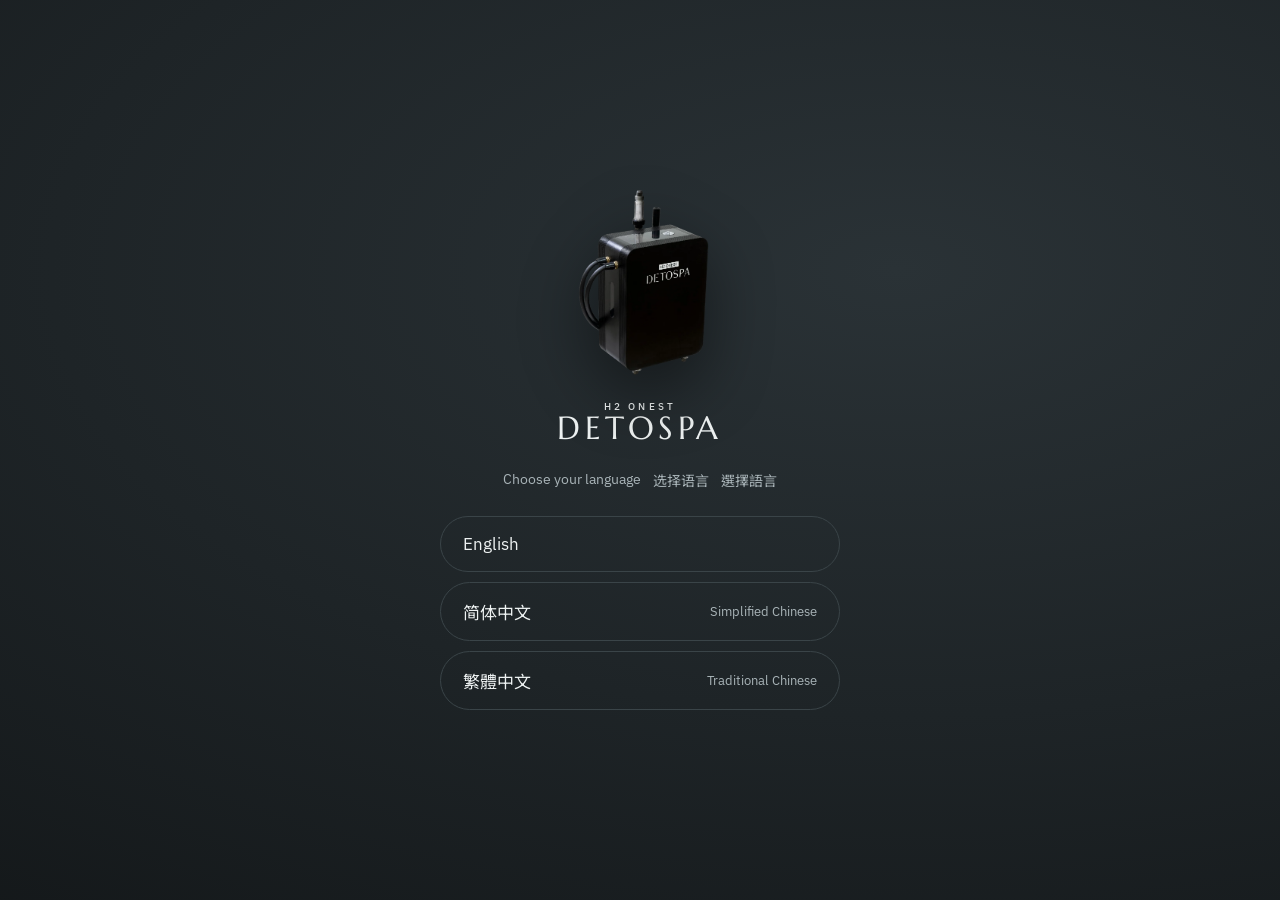
==== index.html @ a2c3416f "DETOSPA multilingual site (English / 简体中文 / 繁體中文) Co-Authored-By: Claude Opus 5.5 <noreply@anthropic" ====
<!doctype html>
<html lang="en">
<head>
<meta charset="utf-8">
<meta name="viewport" content="width=device-width, initial-scale=1, viewport-fit=cover">
<meta name="robots" content="noindex, nofollow">
<title>DETOSPA</title>
<meta name="description" content="H2 ONEST DETOSPA — English · 简体中文 · 繁體中文">
<meta name="theme-color" content="#1e2427">
<link rel="icon" href="assets/img/favicon.svg" type="image/svg+xml">
<link rel="preconnect" href="https://fonts.googleapis.com">
<link rel="preconnect" href="https://fonts.gstatic.com" crossorigin>
<link rel="stylesheet" href="https://fonts.googleapis.com/css2?family=Marcellus&family=IBM+Plex+Sans:wght@400;500&family=Noto+Sans+SC:wght@400;500&family=Noto+Sans+TC:wght@400;500&display=swap">
<style>
:root{--ink:#14181a;--graphite:#1e2427;--on-dark:#eef2f2;--muted:#a9b4b8;--line:#3a4448;--review:#f0b37a;color-scheme:dark}
*{box-sizing:border-box}
body{margin:0;min-height:100vh;background:radial-gradient(120% 90% at 70% 30%,#2a3236 0%,var(--graphite) 55%,var(--ink) 100%);color:var(--on-dark);font-family:"IBM Plex Sans",system-ui,sans-serif;display:grid;place-items:center}
main{width:100%;max-width:440px;padding-block:48px;padding-left:max(20px,env(safe-area-inset-left,0px));padding-right:max(20px,env(safe-area-inset-right,0px));display:grid;justify-items:center;gap:26px;text-align:center}
img{width:150px;height:auto;filter:drop-shadow(0 24px 32px rgba(0,0,0,.45))}
.mark{display:grid;line-height:1}
.mark small{font-weight:500;font-size:10px;letter-spacing:.32em}
.mark span{font-family:"Marcellus",serif;font-size:32px;letter-spacing:.14em}
h1{margin:0;font-weight:400;font-size:14px;color:var(--muted);display:flex;flex-wrap:wrap;justify-content:center;gap:4px 12px}
h1 span:lang(zh-Hans){font-family:"Noto Sans SC",sans-serif}
h1 span:lang(zh-Hant){font-family:"Noto Sans TC",sans-serif}
ul{list-style:none;margin:0;padding:0;display:grid;gap:10px;width:100%}
a{display:flex;justify-content:space-between;align-items:center;gap:12px;padding:16px 22px;border:1px solid var(--line);border-radius:999px;color:var(--on-dark);text-decoration:none;font-size:17px}
a:lang(zh-Hans){font-family:"Noto Sans SC",sans-serif}
a:lang(zh-Hant){font-family:"Noto Sans TC",sans-serif}
a:hover,a:focus-visible{background:var(--on-dark);color:var(--ink);outline:none}
a small{color:var(--muted);font-size:13px;font-family:"IBM Plex Sans",sans-serif}
a:hover small,a:focus-visible small{color:#5b6569}
a[data-saved]::after{content:"";width:7px;height:7px;border-radius:50%;background:#6f9ea8;margin-left:auto;order:2}
a[data-saved] small{order:3}
.note{font-family:ui-monospace,monospace;font-size:12px;color:var(--review);border:1px solid #6b4a2b;border-radius:4px;padding:6px 10px}
</style>
</head>
<body>
<main id="choose">
  <img src="assets/img/product.webp" width="789" height="978" alt="H2 ONEST DETOSPA">
  <div class="mark"><small>H2 ONEST</small><span>DETOSPA</span></div>
  <h1><span lang="en">Choose your language</span><span lang="zh-Hans">选择语言</span><span lang="zh-Hant">選擇語言</span></h1>
  <ul>
<li><a href="en/" data-lang="en" lang="en" hreflang="en">English</a></li>
<li><a href="zh-hans/" data-lang="zh-hans" lang="zh-Hans" hreflang="zh-Hans">简体中文 <small>Simplified Chinese</small></a></li>
<li><a href="zh-hant/" data-lang="zh-hant" lang="zh-Hant" hreflang="zh-Hant">繁體中文 <small>Traditional Chinese</small></a></li>
  </ul>
</main>
<script>
(function () {
  var KEY = 'detospa-lang', saved = null;
  try { saved = localStorage.getItem(KEY); } catch (e) {}
  var links = document.querySelectorAll('a[data-lang]');
  var target = null;
  links.forEach(function (a) {
    if (a.getAttribute('data-lang') === saved) { a.setAttribute('data-saved', ''); target = a; }
    a.addEventListener('click', function () { try { localStorage.setItem(KEY, a.getAttribute('data-lang')); } catch (e) {} });
  });
  /* Return visitors go straight to the language they chose before.
     No country or IP detection; #choose always shows this screen. */
  if (target && location.hash !== '#choose') location.replace(target.href);
})();
</script>
</body>
</html>
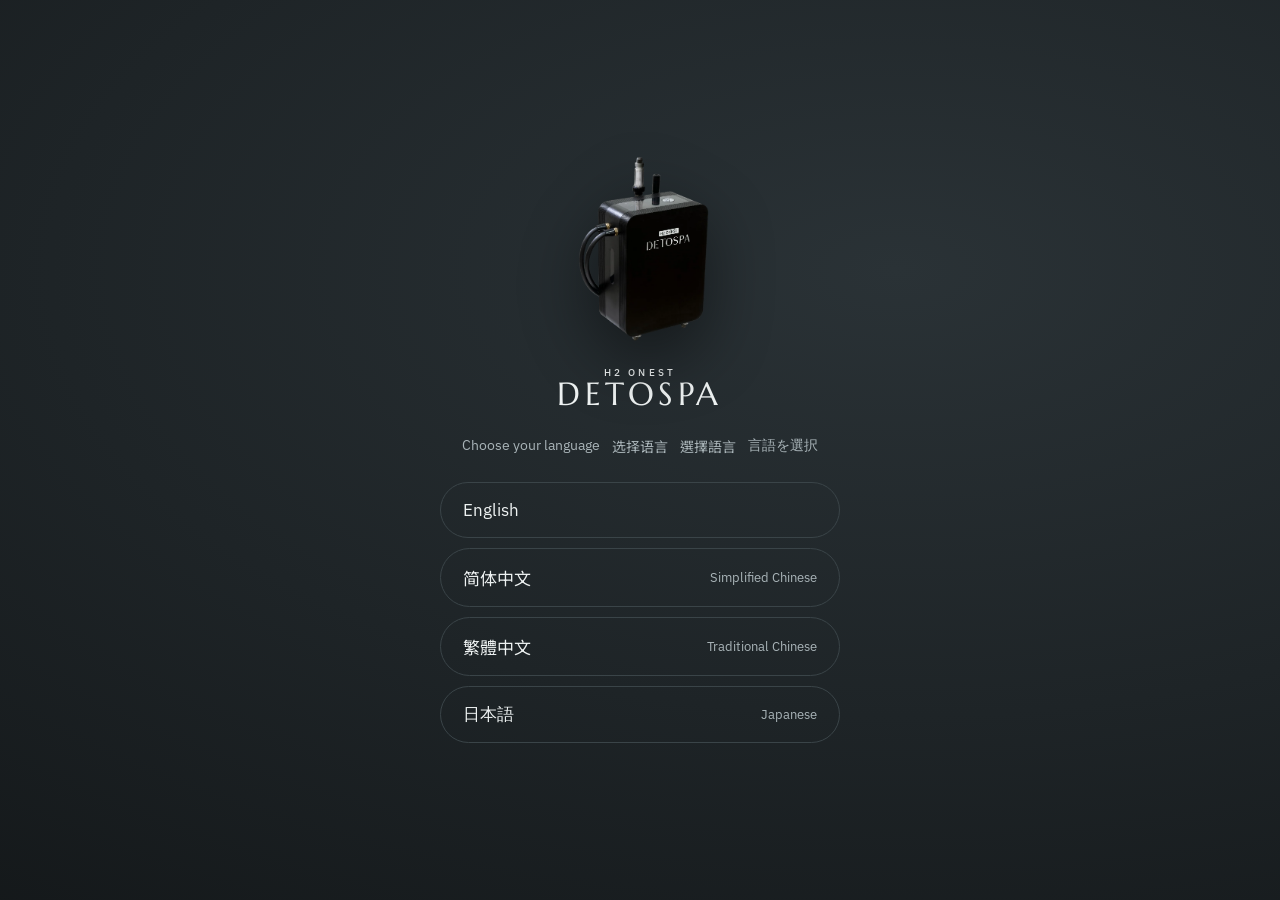
==== commit db56f8f2: "Add Japanese page to the public site Co-Authored-By: Claude Opus 5.5 <noreply@anthropic.com> Claude-" ====
--- a/index.html
+++ b/index.html
@@ -5,7 +5,7 @@
 <meta name="viewport" content="width=device-width, initial-scale=1, viewport-fit=cover">
 <meta name="robots" content="noindex, nofollow">
 <title>DETOSPA</title>
-<meta name="description" content="H2 ONEST DETOSPA — English · 简体中文 · 繁體中文">
+<meta name="description" content="H2 ONEST DETOSPA — English · 简体中文 · 繁體中文 · 日本語">
 <meta name="theme-color" content="#1e2427">
 <link rel="icon" href="assets/img/favicon.svg" type="image/svg+xml">
 <link rel="preconnect" href="https://fonts.googleapis.com">
@@ -39,11 +39,12 @@
 <main id="choose">
   <img src="assets/img/product.webp" width="789" height="978" alt="H2 ONEST DETOSPA">
   <div class="mark"><small>H2 ONEST</small><span>DETOSPA</span></div>
-  <h1><span lang="en">Choose your language</span><span lang="zh-Hans">选择语言</span><span lang="zh-Hant">選擇語言</span></h1>
+  <h1><span lang="en">Choose your language</span><span lang="zh-Hans">选择语言</span><span lang="zh-Hant">選擇語言</span><span lang="ja">言語を選択</span></h1>
   <ul>
 <li><a href="en/" data-lang="en" lang="en" hreflang="en">English</a></li>
 <li><a href="zh-hans/" data-lang="zh-hans" lang="zh-Hans" hreflang="zh-Hans">简体中文 <small>Simplified Chinese</small></a></li>
 <li><a href="zh-hant/" data-lang="zh-hant" lang="zh-Hant" hreflang="zh-Hant">繁體中文 <small>Traditional Chinese</small></a></li>
+<li><a href="ja/" data-lang="ja" lang="ja" hreflang="ja">日本語 <small>Japanese</small></a></li>
   </ul>
 </main>
 <script>
@@ -56,9 +57,9 @@
     if (a.getAttribute('data-lang') === saved) { a.setAttribute('data-saved', ''); target = a; }
     a.addEventListener('click', function () { try { localStorage.setItem(KEY, a.getAttribute('data-lang')); } catch (e) {} });
   });
-  /* Return visitors go straight to the language they chose before.
-     No country or IP detection; #choose always shows this screen. */
-  if (target && location.hash !== '#choose') location.replace(target.href);
+  /* The last choice is only marked (dot), never followed automatically:
+     this screen always stays visible. No country or IP detection. */
+  void target;
 })();
 </script>
 </body>
